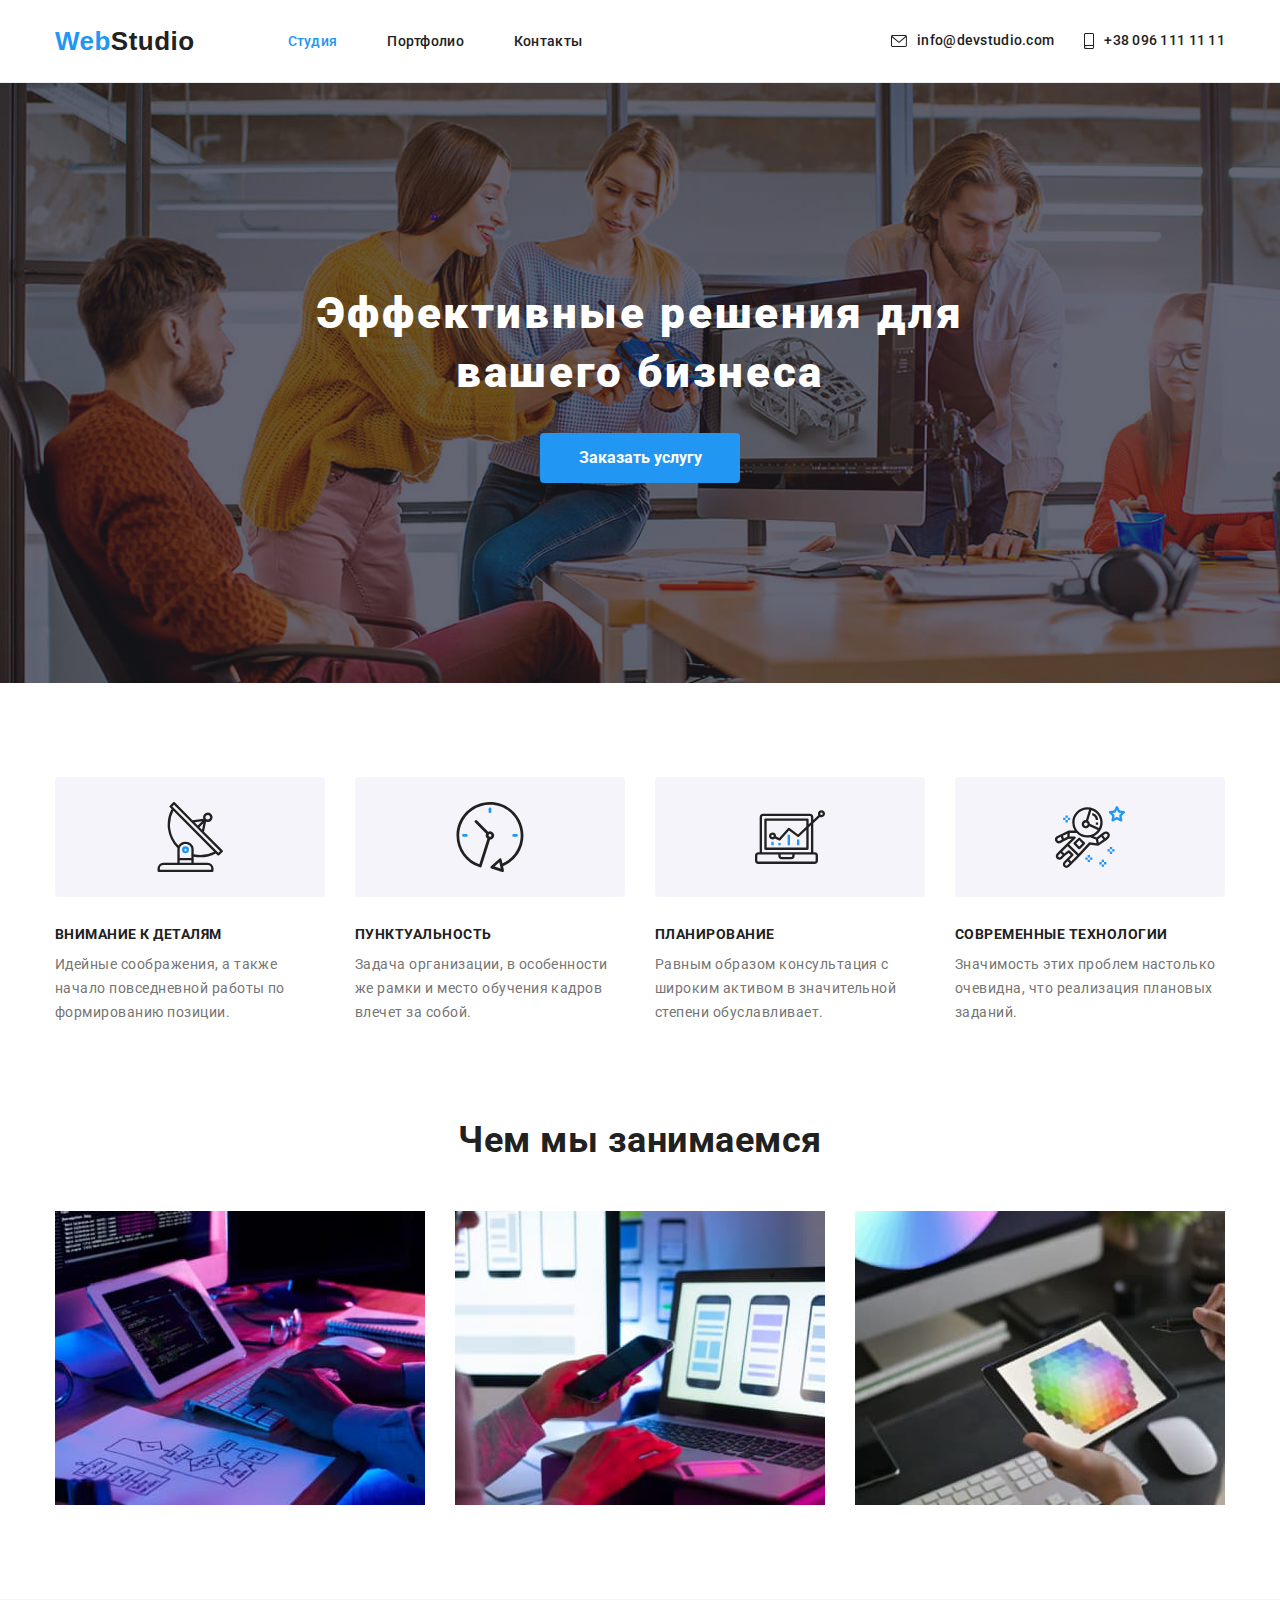
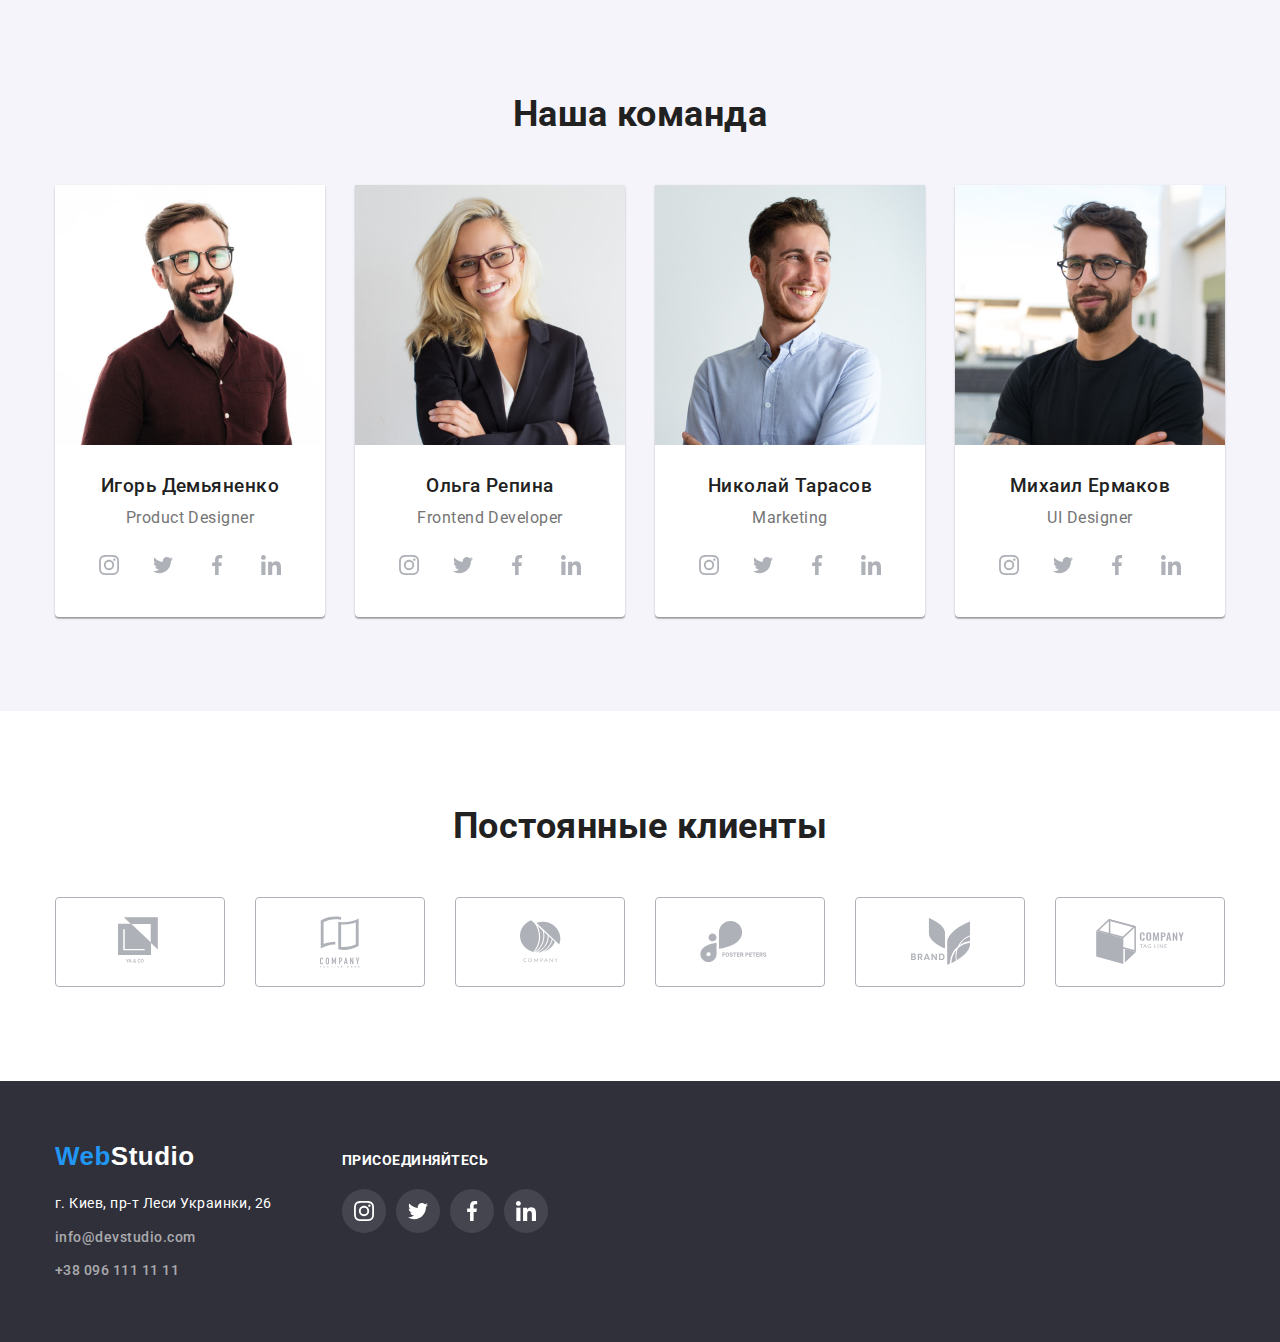
==== index.html @ d0054205 "homework 4" ====
<!DOCTYPE html>
<html lang="en">
<head>
    <meta charset="UTF-8">
    <meta name="viewport" content="width=device-width, initial-scale=1.0">
    <title>WebStudio</title>
    <link rel="preconnect" href="https://fonts.gstatic.com">
    <link href="https://fonts.googleapis.com/css2?family=Roboto:wght@400;700;900&display=swap" rel="stylesheet">
    <link rel="stylesheet" href="https://cdnjs.cloudflare.com/ajax/libs/modern-normalize/1.0.0/modern-normalize.min.css">
    <link rel="stylesheet" href="./css/style.css">
</head>
<body>
    <header class="header">
        <div class="header-container container">
            <nav class="nav">
                <a href="./index.html" class="logo header-logo"><span class="logo-color">Web</span>Studio</a>
                <ul class="menu">
                    <li class="menu-item">
                        <a href="./index.html" class="menu-link current">Студия</a>
                    </li>
        
                    <li class="menu-item">
                        <a href="./portfolio.html" class="menu-link">Портфолио</a>
                    </li>
        
                    <li class="menu-item">
                        <a href="#" class="menu-link">Контакты</a>
                    </li>
                </ul>
        
            </nav>
        
            <ul class="header-contact-list">
                <li class="header-contact-item">
                    <a href="mailto:info@devstudio.com" class="contact header-contact">
                        <svg class="mail-icon icon-contact" width="16" height="12">
                            <use href="./images/icons.svg#mail"></use>
                        </svg>
                        info@devstudio.com
                    </a>
                </li>
            
                <li class="header-contact-item">
                    <a href="tel:+380961111111" class="contact header-contact">
                        <svg class="mail-icon icon-contact" width="10" height="16">
                            <use href="./images/icons.svg#phone"></use>
                        </svg>
                        +38 096 111 11 11
                    </a>
                </li>
            </ul>
        </div>
    </header>

    <main class="main">
        <section class="hero">
            <div class="hero-container">
                <h1 class="hero-title">Эффективные решения для вашего бизнеса</h1>
                <button type="button" class="hero-btn">Заказать услугу</button>
            </div>
        </section>
        
        <section class="feature">
            <div class="container-feature container">
                <ul class="feature-list">
                    <li class="feature-list-item">
                        <div class="container-icons">
                            <svg class="feature-icon" width="70" height="70">
                                <use href="./images/icons.svg#antenna"></use>
                            </svg>
                        </div>
                        <h3 class="feature-title">Внимание к деталям</h3>
                        <p class="feature-text">Идейные соображения, а также начало повседневной работы по формированию позиции.</p>
                    </li>

                    <li class="feature-list-item">
                        <div class="container-icons">
                            <svg class="feature-icon" width="70" height="70">
                                <use href="./images/icons.svg#clock"></use>
                            </svg>
                        </div>
                        <h3 class="feature-title">Пунктуальность</h3>
                        <p class="feature-text">Задача организации, в особенности же рамки и место обучения кадров влечет за собой.</p>
                    </li>

                    <li class="feature-list-item">
                        <div class="container-icons">
                            <svg class="feature-icon" width="70" height="70">
                                <use href="./images/icons.svg#diagram"></use>
                            </svg>
                        </div>
                        <h3 class="feature-title">Планирование</h3>
                        <p class="feature-text">Равным образом консультация с широким активом в значительной степени обуславливает.</p>
                    </li>

                    <li class="feature-list-item">
                        <div class="container-icons">
                            <svg class="feature-icon" width="70" height="70">
                                <use href="./images/icons.svg#astronaut"></use>
                            </svg>
                        </div>
                        <h3 class="feature-title">Современные технологии</h3>
                        <p class="feature-text">Значимость этих проблем настолько очевидна, что реализация плановых заданий.</p>
                    </li>
                </ul>
            </div>
        </section>

        <section class="activity">
            <div class="activity-container container">
                <h2 class="activity-title title">Чем мы занимаемся</h2>
                <ul class="activity-list">
                    <li class="activity-list-item">
                        <img src="images/1_1.jpg" alt="" width="370" class="activity-image">
                    </li>

                    <li class="activity-list-item">
                        <img src="images/1_2.jpg" alt="" width="370" class="activity-image">
                    </li>

                    <li class="activity-list-item">
                        <img src="images/1_3.jpg" alt="" width="370" class="activity-image">
                    </li>
                </ul>
            </div>
        </section>

        <section class="command">
            <div class="command-container container">
                <h2 class="command-title title">Наша команда</h2>
                <ul class="command-list">
                    <li class="command-list-item">
                        <img src="images/demianenko.jpg" alt="Игорь Демьяненко" class="command-image">
                        <div class="command-tumb">
                            <h3 class="command-list-title">Игорь Демьяненко</h3>
                            <p class="command-list-text">Product Designer</p>
                            <ul class="social-media">
                                <li class="social-media-item">
                                    <a href="" class="social-media-link">
                                        <svg class="social-media-icon" width="20" height="20">
                                            <use href="./images/icons.svg#insta"></use>
                                        </svg>
                                    </a>
                                </li>
                                <li class="social-media-item">
                                    <a href="" class="social-media-link">
                                        <svg class="social-media-icon" width="20" height="20">
                                            <use href="./images/icons.svg#twitter"></use>
                                        </svg>
                                    </a>
                                </li>
                                <li class="social-media-item">
                                    <a href="" class="social-media-link">
                                        <svg class="social-media-icon" width="20" height="20">
                                            <use href="./images/icons.svg#fb"></use>
                                        </svg>
                                    </a>
                                </li>
                                <li class="social-media-item">
                                    <a href="" class="social-media-link">
                                        <svg class="social-media-icon" width="20" height="20">
                                            <use href="./images/icons.svg#linkedin"></use>
                                        </svg>
                                    </a>
                                </li>
                            </ul>
                        </div>
                    </li>
            
                    <li class="command-list-item">
                        <img src="images/repina.jpg" alt="Ольга Репина" class="command-image">
                        <div class="command-tumb">
                            <h3 class="command-list-title">Ольга Репина</h3>
                            <p class="command-list-text">Frontend Developer</p>
                            <ul class="social-media">
                                <li class="social-media-item">
                                    <a href="" class="social-media-link">
                                        <svg class="social-media-icon" width="20" height="20">
                                            <use href="./images/icons.svg#insta"></use>
                                        </svg>
                                    </a>
                                </li>
                                <li class="social-media-item">
                                    <a href="" class="social-media-link">
                                        <svg class="social-media-icon" width="20" height="20">
                                            <use href="./images/icons.svg#twitter"></use>
                                        </svg>
                                    </a>
                                </li>
                                <li class="social-media-item">
                                    <a href="" class="social-media-link">
                                        <svg class="social-media-icon" width="20" height="20">
                                            <use href="./images/icons.svg#fb"></use>
                                        </svg>
                                    </a>
                                </li>
                                <li class="social-media-item">
                                    <a href="" class="social-media-link">
                                        <svg class="social-media-icon" width="20" height="20">
                                            <use href="./images/icons.svg#linkedin"></use>
                                        </svg>
                                    </a>
                                </li>
                            </ul>
                        </div>    
                    </li>

                    <li class="command-list-item">
                        <img src="images/tarasov.jpg" alt="Николай Тарасов" class="command-image">
                        <div class="command-tumb">
                            <h3 class="command-list-title">Николай Тарасов</h3>
                            <p class="command-list-text">Marketing</p>
                            <ul class="social-media">
                                <li class="social-media-item">
                                    <a href="" class="social-media-link">
                                        <svg class="social-media-icon" width="20" height="20">
                                            <use href="./images/icons.svg#insta"></use>
                                        </svg>
                                    </a>
                                </li>
                                <li class="social-media-item">
                                    <a href="" class="social-media-link">
                                        <svg class="social-media-icon" width="20" height="20">
                                            <use href="./images/icons.svg#twitter"></use>
                                        </svg>
                                    </a>
                                </li>
                                <li class="social-media-item">
                                    <a href="" class="social-media-link">
                                        <svg class="social-media-icon" width="20" height="20">
                                            <use href="./images/icons.svg#fb"></use>
                                        </svg>
                                    </a>
                                </li>
                                <li class="social-media-item">
                                    <a href="" class="social-media-link">
                                        <svg class="social-media-icon" width="20" height="20">
                                            <use href="./images/icons.svg#linkedin"></use>
                                        </svg>
                                    </a>
                                </li>
                            </ul>
                        </div>
                    </li>
            
                    <li class="command-list-item">
                        <img src="images/yermakov.jpg" alt="Михаил Ермаков" class="command-image">
                        <div class="command-tumb">
                            <h3 class="command-list-title">Михаил Ермаков</h3>
                            <p class="command-list-text">UI Designer</p>
                            <ul class="social-media">
                                <li class="social-media-item">
                                    <a href="" class="social-media-link">
                                        <svg class="social-media-icon" width="20" height="20">
                                            <use href="./images/icons.svg#insta"></use>
                                        </svg>
                                    </a>
                                </li>
                                <li class="social-media-item">
                                    <a href="" class="social-media-link">
                                        <svg class="social-media-icon" width="20" height="20">
                                            <use href="./images/icons.svg#twitter"></use>
                                        </svg>
                                    </a>
                                </li>
                                <li class="social-media-item">
                                    <a href="" class="social-media-link">
                                        <svg class="social-media-icon" width="20" height="20">
                                            <use href="./images/icons.svg#fb"></use>
                                        </svg>
                                    </a>
                                </li>
                                <li class="social-media-item">
                                    <a href="" class="social-media-link">
                                        <svg class="social-media-icon" width="20" height="20">
                                            <use href="./images/icons.svg#linkedin"></use>
                                        </svg>
                                    </a>
                                </li>
                            </ul>
                        </div>
                    </li>
                </ul>
            </div>
        </section>
        
        <section class="client">
            <div class="client-container container">
                <h2 class="client-title title">Постоянные клиенты</h2>
                <ul class="client-list">
                    <li class="client-list-item">
                        <a href="" class="client-link">
                            <svg class="client-icon" width="44" height="49">
                                <use href="./images/icons.svg#logo-01"></use>
                            </svg>
                        </a>
                    </li>

                    <li class="client-list-item">
                        <a href="" class="client-link">
                            <svg class="client-icon" width="40" height="52">
                                <use href="./images/icons.svg#logo-02"></use>
                            </svg>
                        </a>
                    </li>

                    <li class="client-list-item">
                        <a href="" class="client-link">
                            <svg class="client-icon" width="41" height="42.6">
                                <use href="./images/icons.svg#logo-03"></use>
                            </svg>
                        </a>
                    </li>

                    <li class="client-list-item">
                        <a href="" class="client-link">
                            <svg class="client-icon" width="79.66" height="42.02">
                                <use href="./images/icons.svg#logo-04"></use>
                            </svg>
                        </a>
                    </li>
                    
                    <li class="client-list-item">
                        <a href="" class="client-link">
                            <svg class="client-icon" width="59" height="47">
                                <use href="./images/icons.svg#logo-05"></use>
                            </svg>
                        </a>
                    </li>

                    <li class="client-list-item">
                        <a href="" class="client-link">
                            <svg class="client-icon" width="88.48" height="45.44">
                                <use href="./images/icons.svg#logo-06"></use>
                            </svg>
                        </a>
                    </li>
                </ul>
            </div>
        </section>

    </main>
    <footer class="footer">
        <div class="fotter-container container">
            <div class="footer-address">
                <a href="index.html" class="footer-logo logo"><span class="logo-color">Web</span>Studio</a>
                <address>
                    <ul class="footer-list">
                        <li class="footer-list-item">
                            <a href="https://www.google.com/maps/place/%D0%B1%D1%83%D0%BB%D1%8C%D0%B2%D0%B0%D1%80+%D0%9B%D0%B5%D1%81%D1%96+%D0%A3%D0%BA%D1%80%D0%B0%D1%97%D0%BD%D0%BA%D0%B8,+26,+%D0%9A%D0%B8%D1%97%D0%B2,+02000/@50.4265807,30.5361971,17z/data=!3m1!4b1!4m5!3m4!1s0x40d4cf0e033ecbe9:0x57a4dffefec77da0!8m2!3d50.4265807!4d30.5383858"
                                class="address">г. Киев, пр-т Леси Украинки, 26</a>
                        </li>
                        <li class="footer-list-item">
                            <a href="mailto:info@devstudio.com" class="footer-contact contact">info@devstudio.com</a>
                        </li>
                        <li class="footer-list-item">
                            <a href="tel:+380961111111" class="footer-contact contact">+38 096 111 11 11</a>
                        </li>
                    </ul>
                </address>
            </div>

            <div class="footer-social-media">
                <h3 class="footer-title">присоединяйтесь</h3>
                <ul class="social-media">
                    <li class="social-media-item">
                        <a href="" class="social-media-link">
                            <svg class="social-media-icon" width="20" height="20">
                                <use href="./images/icons.svg#insta"></use>
                            </svg>
                        </a>
                    </li>
                    <li class="social-media-item">
                        <a href="" class="social-media-link">
                            <svg class="social-media-icon futer-social-media-icon" width="20" height="20">
                                <use href="./images/icons.svg#twitter"></use>
                            </svg>
                        </a>
                    </li>
                    <li class="social-media-item">
                        <a href="" class="social-media-link">
                            <svg class="social-media-icon" width="20" height="20">
                                <use href="./images/icons.svg#fb"></use>
                            </svg>
                        </a>
                    </li>
                    <li class="social-media-item">
                        <a href="" class="social-media-link">
                            <svg class="social-media-icon" width="20" height="20">
                                <use href="./images/icons.svg#linkedin"></use>
                            </svg>
                        </a>
                    </li>
                </ul>
            </div>    
        </div>
    </footer>
</body>
</html>
---- css/style.css ----
:root {
  --white-color: #ffffff;
  --blue-text: #2196f3;
  --black-text: #212121;
  --grey-text: #757575;
  --grey-light-text: rgba(255, 255, 255, 0.6);
  --grey-background: #2f303a;
  --blue-background: #2196f3;
  --grey-light-background: #f5f4fa;
  --light-btn: #f5f4fa;
  --blue-btn: #2196f3;
  --padding-main-size: 94px;
  --padding-footer-size: 60px;
  --project-list-gap: 30px;
  --project-border-color: #eeeeee;
  --icon-color: #afb1b8;
  --sm-bg-color: rgba(255, 255, 255, 0.1);
}

body {
  font-family: 'Roboto', sans-serif;
  font-style: normal;
  letter-spacing: 0.03em;
}

a {
  text-decoration: none;
}

ul {
  text-decoration: none;
  list-style-type: none;
  padding: 0;
  margin: 0;
}

p,
h1,
h2,
h3,
h4 {
  padding: 0;
  margin: 0;
}

img {
  display: block;
  max-width: 100%;
}

address {
  text-decoration: none;
  font-style: normal;
}

.container {
  width: 1200px;
  margin: 0 auto;
  padding: var(--padding-main-size) 15px;
}

.title {
  font-weight: 700;
  font-size: 36px;
  line-height: 1.17;
  text-align: center;
  color: var(--black-text);
  margin-bottom: 50px;
}

.logo {
  font-family: 'Raleway', sans-serif;
  font-weight: 700;
  font-size: 26px;
  line-height: 1.19;
}

.logo-color {
  color: var(--blue-text);
}

/* header */

.header-logo {
  color: var(--black-text);
  margin-right: 68px;
}

.menu-link {
  font-weight: 500;
  font-size: 14px;
  color: var(--black-text);
  letter-spacing: 0.02em;
}

.menu-link.current {
  color: var(--blue-text);
}

.contact {
  display: flex;
  align-items: center;
  font-weight: 500;
  font-size: 14px;
}

.header {
  border-bottom: 1px solid #ececec;
}

.header-contact {
  line-height: 1.14;
  letter-spacing: 0.02em;
  color: var(--black-text);
}

.menu-link:hover,
.menu-link:focus,
.header-contact:hover,
.header-contact:focus,
.footer-contact:hover,
.footer-contact:focus {
  color: var(--blue-text);
}

.header-container {
  display: flex;
  align-items: center;
  justify-content: space-between;
  padding-top: 0;
  padding-bottom: 0;
}

.nav {
  display: flex;
  align-items: center;
}

.menu {
  display: flex;
}

.menu-item {
  padding: 32px 25px;
}

.header-contact-item {
  padding: 32px 15px;
}

.header-contact-list {
  display: flex;
  margin-right: -15px;
}

.mail-icon {
  display: flex;
}

.icon-contact {
  margin-right: 10px;
  fill: currentColor;
}

/* hero */

.hero {
  max-width: 1600px;
  min-height: 600px;
  background-image: linear-gradient(
      to right,
      rgba(47, 48, 58, 0.4),
      rgba(47, 48, 58, 0.4)
    ),
    url(../images/hero-img.jpg);
  background-color: var(--grey-background);
  margin: 0 auto;
}

.hero-container {
  display: flex;
  max-width: 696px;
  min-height: 600px;
  margin: 0 auto;
  flex-direction: column;
  align-items: center;
  justify-content: center;
}

.hero-title {
  font-weight: 900;
  font-size: 44px;
  line-height: 1.36;
  text-align: center;
  letter-spacing: 0.06em;
  color: #ffffff;
  margin-bottom: 30px;
}

.hero-btn {
  display: block;
  min-width: 200px;
  height: 50px;
  background-color: var(--blue-btn);
  border: none;
  border-radius: 4px;
  font-weight: 700;
  font-size: 16px;
  line-height: 1.88;
  text-align: center;
  color: var(--white-color);
}

/* feature */

/* .container-feature {
  padding-top: var(--padding-main-size);
  padding-bottom: var(--padding-main-size);
} */

.feature-list {
  display: flex;
  justify-content: space-between;
}

.feature-list-item {
  width: calc((100% - 90px) / 4);
}

.container-icons {
  display: flex;
  align-items: center;
  justify-content: center;
  width: 100%;
  height: 120px;
  background-color: var(--grey-light-background);
  border-radius: 4px;
  margin-bottom: 30px;
}

.feature-title {
  font-weight: 700;
  font-size: 14px;
  line-height: 1.14;
  color: var(--black-text);
  margin-bottom: 10px;
  text-transform: uppercase;
}

.feature-text {
  font-weight: 400;
  font-size: 14px;
  line-height: 1.71;
  color: var(--grey-text);
}

/* activity */

.activity-container {
  padding-top: 0px;
}

.activity-list {
  display: flex;
  justify-content: space-between;
}

.activity-list-item {
  width: calc((100% - 60px) / 3);
}

/* command */

/* .command-container {
  padding-top: var(--padding-main-size);
  padding-bottom: var(--padding-main-size);
} */

.command {
  background-color: var(--grey-light-background);
}

.command-list {
  display: flex;
  justify-content: space-between;
  font-size: 16px;
  line-height: 1.19;
  text-align: center;
}

.command-list-item {
  background-color: var(--white-color);
  box-shadow: 0px 1px 3px rgba(0, 0, 0, 0.12), 0px 1px 1px rgba(0, 0, 0, 0.14),
    0px 2px 1px rgba(0, 0, 0, 0.2);
  border-radius: 0px 0px 4px 4px;
}

.command-image {
  max-width: 270px;
}

.command-tumb {
  padding: 30px 32px;
}

.command-list-title {
  font-weight: 500;
  color: var(--black-text);
  margin-bottom: 10px;
}

.command-list-text {
  font-weight: 400;
  color: var(--grey-text);
  margin-bottom: 16px;
}

.social-media {
  display: flex;
  justify-content: space-between;
}

.social-media-link {
  display: flex;
  justify-content: center;
  align-items: center;
  width: 44px;
  height: 44px;
  border-radius: 50%;
}

.command .social-media-link {
  /* background-color: red; */
  color: var(--icon-color);
}

.footer .social-media-link {
  background-color: var(--sm-bg-color);
  color: var(--white-color);
}

.social-media-icon {
  justify-content: center;
  align-items: center;
  fill: currentColor;
}

.social-media-link:hover,
.social-media-link:focus {
  background-color: var(--blue-background);
  color: var(--white-color);
}

.client-link {
  display: flex;
  justify-content: center;
  align-items: center;
  width: 170px;
  height: 90px;
  border: 1px solid var(--icon-color);
  border-radius: 4px;
  color: var(--icon-color);
}

.client-link:hover,
.client:focus {
  color: var(--blue-background);
  border-color: var(--blue-background);
}

.client-icon {
  fill: currentColor;
}

.client-list {
  display: flex;
  justify-content: space-between;
}

/* footer */

.fotter-container {
  display: flex;
  padding-top: var(--padding-footer-size);
  padding-bottom: var(--padding-footer-size);
}

.footer {
  background-color: var(--grey-background);
}

.footer-address {
  margin-right: 70px;
}

.footer-logo {
  display: block;
  color: var(--white-color);
  margin-bottom: 20px;
}

.footer-list-item:not(:last-child) {
  margin-bottom: 9px;
}

.footer-contact {
  line-height: 24px;
  color: var(--grey-light-text);
}

.address {
  font-weight: 400;
  font-size: 14px;
  line-height: 1.71;
  color: var(--white-color);
}

.footer-social-media {
  min-width: 206px;
}

.footer-title {
  font-weight: 700;
  font-size: 14px;
  line-height: 1.14;
  color: var(--white-color);
  margin-bottom: 20px;
  text-transform: uppercase;
  padding-top: 12px;
}

/* portolio  */

/* main */

/* .portfolio-container {
  padding-top: var(--padding-main-size);
  padding-bottom: var(--padding-main-size);
} */

.portfolio-title {
  position: absolute;
  white-space: nowrap;
  clip-path: inset(100%);
  clip: rect(0 0 0 0);
  overflow: hidden;
}

.portfolio-btn-list {
  display: flex;
  justify-content: center;
  margin-bottom: 50px;
}

.portfolio-btn-item:not(:last-child) {
  margin-right: 8px;
}

.portfolio-btn {
  background-color: var(--grey-light-background);
  border: none;
  font-weight: 500;
  font-size: 16px;
  line-height: 1.63;
  text-align: center;
  color: var(--black-text);
  padding: 6px 22px;
  border-radius: 4px;
}

.portfolio-btn:hover,
.portfolio-btn:focus {
  background-color: var(--blue-btn);
  color: var(--white-color);
  box-shadow: 0px 3px 1px rgba(0, 0, 0, 0.1), 0px 1px 2px rgba(0, 0, 0, 0.08),
    0px 2px 2px rgba(0, 0, 0, 0.12);
}

.project-list {
  display: flex;
  flex-wrap: wrap;
  margin-top: calc(-1 * var(--project-list-gap));
  margin-left: calc(-1 * var(--project-list-gap));
}

.project-list-item {
  flex-basis: calc(100% / 3 - var(--project-list-gap));
  margin-top: var(--project-list-gap);
  margin-left: var(--project-list-gap);
  border: 1px solid var(--project-border-color);
}

.project-list-item:hover {
  box-shadow: 0px 1px 1px rgba(0, 0, 0, 0.12), 0px 4px 4px rgba(0, 0, 0, 0.06),
    1px 4px 6px rgba(0, 0, 0, 0.16);
}

.project-link {
  display: block;
}

.project-contect {
  padding: 24px 20px;
}

.project-title {
  font-weight: 700;
  font-size: 18px;
  line-height: 2;
  letter-spacing: 0.06em;
  color: var(--black-text);
  margin-bottom: 4px;
}

.project-text {
  font-weight: 400;
  font-size: 16px;
  line-height: 1.88;
  color: var(--grey-text);
}
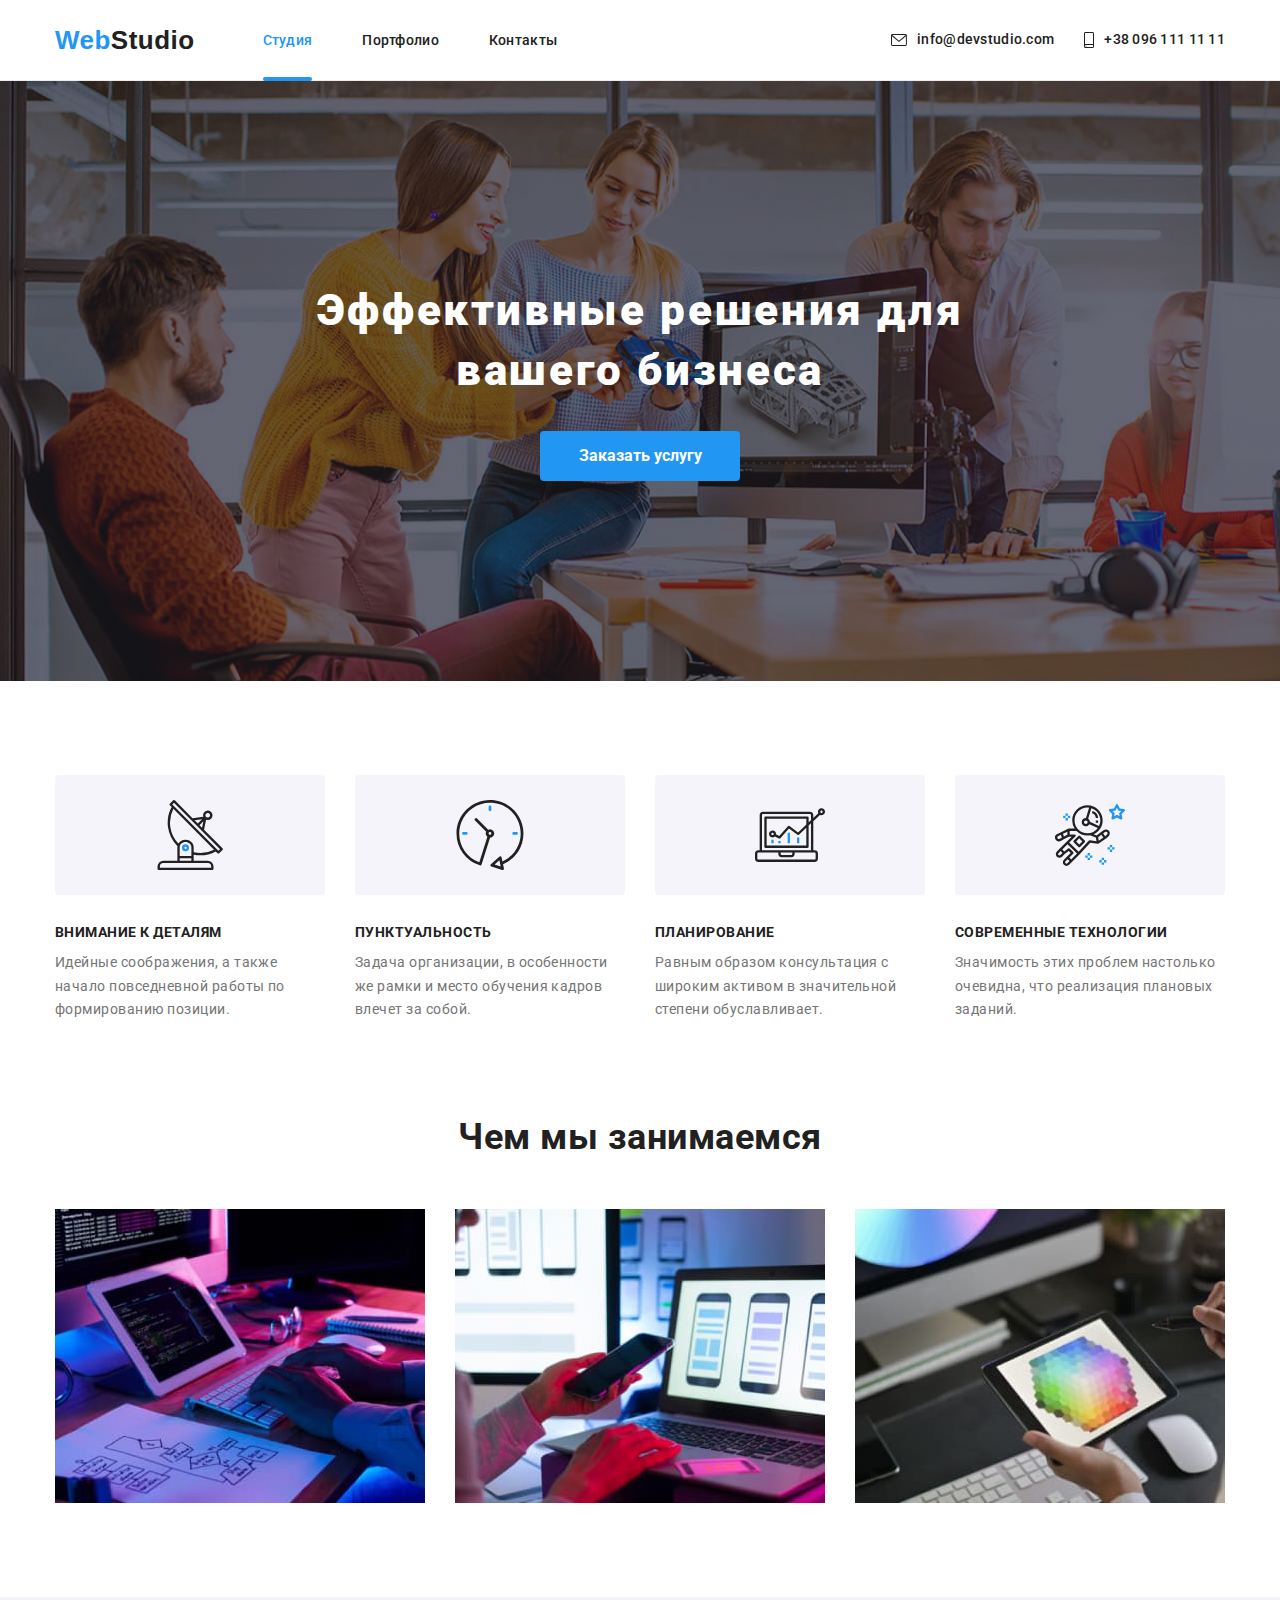
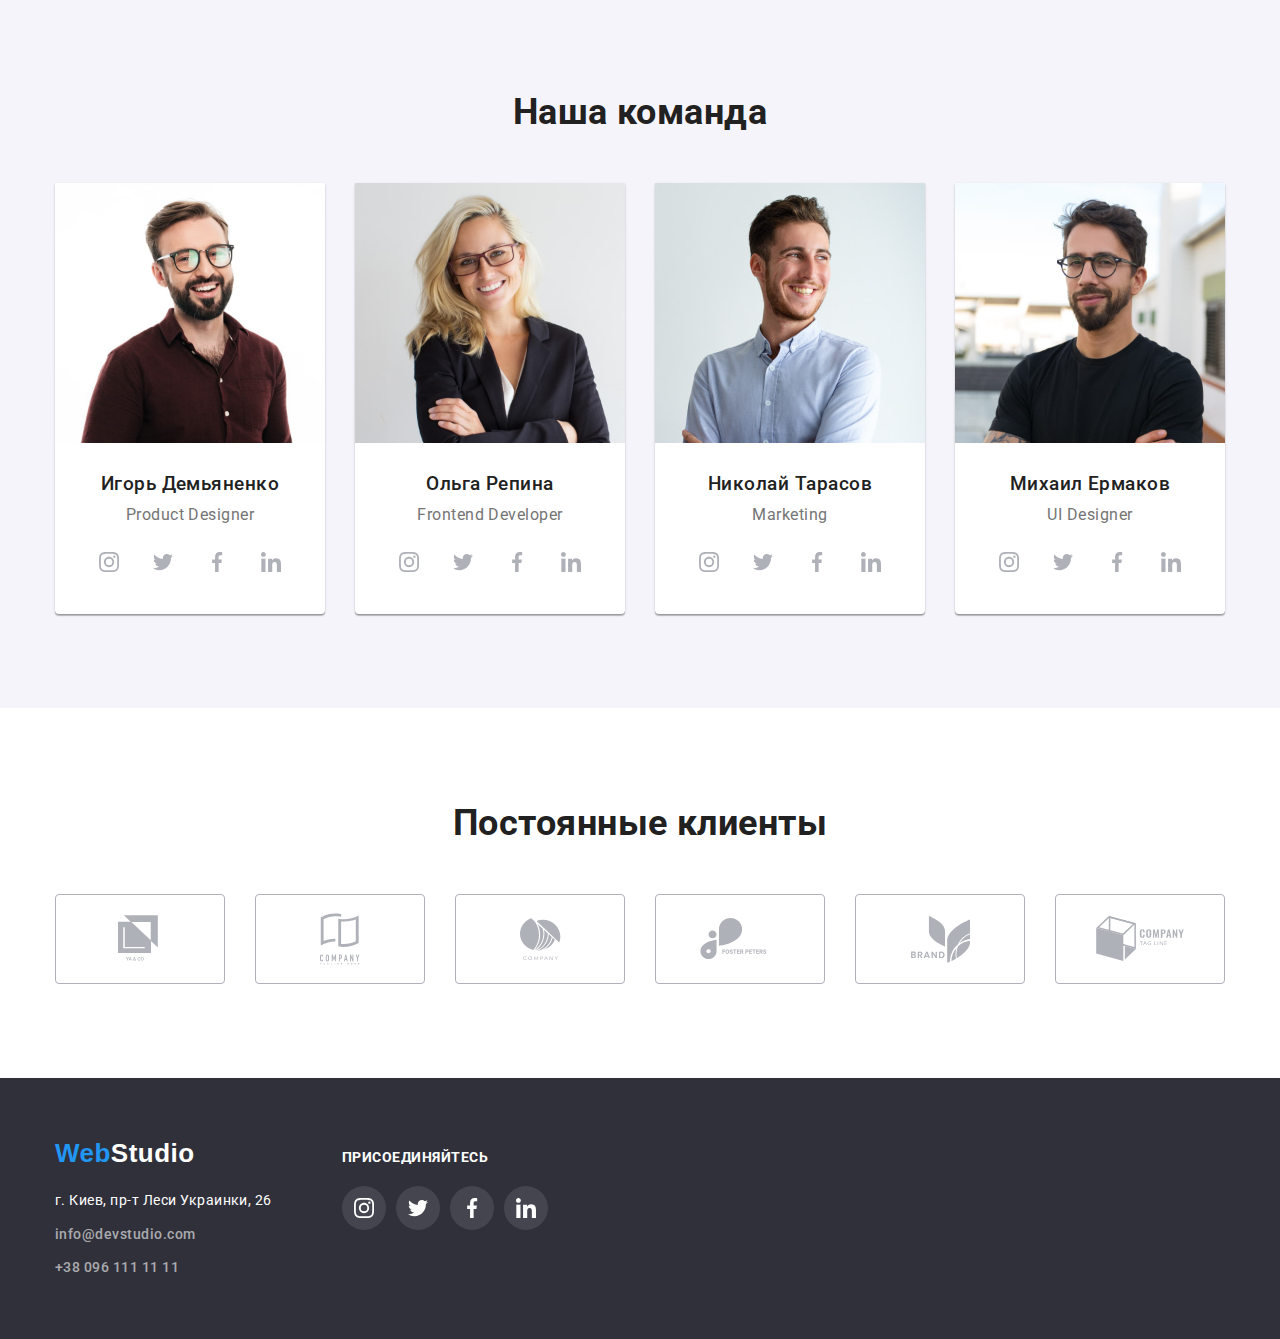
==== commit 05f35fcc: "правкм" ====
--- a/index.html
+++ b/index.html
@@ -10,12 +10,13 @@
     <link rel="stylesheet" href="./css/style.css">
 </head>
 <body>
+
     <header class="header">
         <div class="header-container container">
             <nav class="nav">
                 <a href="./index.html" class="logo header-logo"><span class="logo-color">Web</span>Studio</a>
                 <ul class="menu">
-                    <li class="menu-item">
+                    <li class="menu-item current">
                         <a href="./index.html" class="menu-link current">Студия</a>
                     </li>
         
@@ -63,43 +64,43 @@
         <section class="feature">
             <div class="container-feature container">
                 <ul class="feature-list">
-                    <li class="feature-list-item">
+                    <li class="feature-item">
                         <div class="container-icons">
                             <svg class="feature-icon" width="70" height="70">
                                 <use href="./images/icons.svg#antenna"></use>
                             </svg>
                         </div>
-                        <h3 class="feature-title">Внимание к деталям</h3>
+                        <h3 class="title-uppercase feature-title">Внимание к деталям</h3>
                         <p class="feature-text">Идейные соображения, а также начало повседневной работы по формированию позиции.</p>
                     </li>
 
-                    <li class="feature-list-item">
+                    <li class="feature-item">
                         <div class="container-icons">
                             <svg class="feature-icon" width="70" height="70">
                                 <use href="./images/icons.svg#clock"></use>
                             </svg>
                         </div>
-                        <h3 class="feature-title">Пунктуальность</h3>
+                        <h3 class="title-uppercase feature-title">Пунктуальность</h3>
                         <p class="feature-text">Задача организации, в особенности же рамки и место обучения кадров влечет за собой.</p>
                     </li>
 
-                    <li class="feature-list-item">
+                    <li class="feature-item">
                         <div class="container-icons">
                             <svg class="feature-icon" width="70" height="70">
                                 <use href="./images/icons.svg#diagram"></use>
                             </svg>
                         </div>
-                        <h3 class="feature-title">Планирование</h3>
+                        <h3 class="title-uppercase feature-title">Планирование</h3>
                         <p class="feature-text">Равным образом консультация с широким активом в значительной степени обуславливает.</p>
                     </li>
 
-                    <li class="feature-list-item">
+                    <li class="feature-item">
                         <div class="container-icons">
                             <svg class="feature-icon" width="70" height="70">
                                 <use href="./images/icons.svg#astronaut"></use>
                             </svg>
                         </div>
-                        <h3 class="feature-title">Современные технологии</h3>
+                        <h3 class="title-uppercase feature-title">Современные технологии</h3>
                         <p class="feature-text">Значимость этих проблем настолько очевидна, что реализация плановых заданий.</p>
                     </li>
                 </ul>
@@ -110,16 +111,25 @@
             <div class="activity-container container">
                 <h2 class="activity-title title">Чем мы занимаемся</h2>
                 <ul class="activity-list">
-                    <li class="activity-list-item">
-                        <img src="images/1_1.jpg" alt="" width="370" class="activity-image">
-                    </li>
-
-                    <li class="activity-list-item">
-                        <img src="images/1_2.jpg" alt="" width="370" class="activity-image">
-                    </li>
-
-                    <li class="activity-list-item">
-                        <img src="images/1_3.jpg" alt="" width="370" class="activity-image">
+                    <li class="activity-item">
+                        <img src="images/1_1.jpg" alt="Десктопные приложения">
+                        <!-- <div class="activity-item-conteiner">
+                            <p class="title-uppercase activity-item-text">Десктопные приложения</p>
+                        </div> -->
+                    </li>
+
+                    <li class="activity-item">
+                        <img src="images/1_2.jpg" alt="Мобильные приложения">
+                        <!-- <div class="activity-item-conteiner">
+                            <p class="title-uppercase activity-item-text">Мобильные приложения</p>
+                        </div> -->
+                    </li>
+
+                    <li class="activity-item">
+                        <img src="images/1_3.jpg" alt="Дизайнерские решения">
+                        <!-- <div class="activity-item-conteiner">
+                            <p class="title-uppercase activity-item-text">Дизайнерские решения</p>
+                        </div> -->
                     </li>
                 </ul>
             </div>
@@ -129,7 +139,7 @@
             <div class="command-container container">
                 <h2 class="command-title title">Наша команда</h2>
                 <ul class="command-list">
-                    <li class="command-list-item">
+                    <li class="command-item">
                         <img src="images/demianenko.jpg" alt="Игорь Демьяненко" class="command-image">
                         <div class="command-tumb">
                             <h3 class="command-list-title">Игорь Демьяненко</h3>
@@ -167,7 +177,7 @@
                         </div>
                     </li>
             
-                    <li class="command-list-item">
+                    <li class="command-item">
                         <img src="images/repina.jpg" alt="Ольга Репина" class="command-image">
                         <div class="command-tumb">
                             <h3 class="command-list-title">Ольга Репина</h3>
@@ -205,7 +215,7 @@
                         </div>    
                     </li>
 
-                    <li class="command-list-item">
+                    <li class="command-item">
                         <img src="images/tarasov.jpg" alt="Николай Тарасов" class="command-image">
                         <div class="command-tumb">
                             <h3 class="command-list-title">Николай Тарасов</h3>
@@ -243,7 +253,7 @@
                         </div>
                     </li>
             
-                    <li class="command-list-item">
+                    <li class="command-item">
                         <img src="images/yermakov.jpg" alt="Михаил Ермаков" class="command-image">
                         <div class="command-tumb">
                             <h3 class="command-list-title">Михаил Ермаков</h3>
@@ -288,7 +298,7 @@
             <div class="client-container container">
                 <h2 class="client-title title">Постоянные клиенты</h2>
                 <ul class="client-list">
-                    <li class="client-list-item">
+                    <li class="client-item">
                         <a href="" class="client-link">
                             <svg class="client-icon" width="44" height="49">
                                 <use href="./images/icons.svg#logo-01"></use>
@@ -296,7 +306,7 @@
                         </a>
                     </li>
 
-                    <li class="client-list-item">
+                    <li class="client-item">
                         <a href="" class="client-link">
                             <svg class="client-icon" width="40" height="52">
                                 <use href="./images/icons.svg#logo-02"></use>
@@ -304,7 +314,7 @@
                         </a>
                     </li>
 
-                    <li class="client-list-item">
+                    <li class="client-item">
                         <a href="" class="client-link">
                             <svg class="client-icon" width="41" height="42.6">
                                 <use href="./images/icons.svg#logo-03"></use>
@@ -312,7 +322,7 @@
                         </a>
                     </li>
 
-                    <li class="client-list-item">
+                    <li class="client-item">
                         <a href="" class="client-link">
                             <svg class="client-icon" width="79.66" height="42.02">
                                 <use href="./images/icons.svg#logo-04"></use>
@@ -320,7 +330,7 @@
                         </a>
                     </li>
                     
-                    <li class="client-list-item">
+                    <li class="client-item">
                         <a href="" class="client-link">
                             <svg class="client-icon" width="59" height="47">
                                 <use href="./images/icons.svg#logo-05"></use>
@@ -328,7 +338,7 @@
                         </a>
                     </li>
 
-                    <li class="client-list-item">
+                    <li class="client-item">
                         <a href="" class="client-link">
                             <svg class="client-icon" width="88.48" height="45.44">
                                 <use href="./images/icons.svg#logo-06"></use>
@@ -346,14 +356,14 @@
                 <a href="index.html" class="footer-logo logo"><span class="logo-color">Web</span>Studio</a>
                 <address>
                     <ul class="footer-list">
-                        <li class="footer-list-item">
+                        <li class="footer-item">
                             <a href="https://www.google.com/maps/place/%D0%B1%D1%83%D0%BB%D1%8C%D0%B2%D0%B0%D1%80+%D0%9B%D0%B5%D1%81%D1%96+%D0%A3%D0%BA%D1%80%D0%B0%D1%97%D0%BD%D0%BA%D0%B8,+26,+%D0%9A%D0%B8%D1%97%D0%B2,+02000/@50.4265807,30.5361971,17z/data=!3m1!4b1!4m5!3m4!1s0x40d4cf0e033ecbe9:0x57a4dffefec77da0!8m2!3d50.4265807!4d30.5383858"
                                 class="address">г. Киев, пр-т Леси Украинки, 26</a>
                         </li>
-                        <li class="footer-list-item">
+                        <li class="footer-item">
                             <a href="mailto:info@devstudio.com" class="footer-contact contact">info@devstudio.com</a>
                         </li>
-                        <li class="footer-list-item">
+                        <li class="footer-item">
                             <a href="tel:+380961111111" class="footer-contact contact">+38 096 111 11 11</a>
                         </li>
                     </ul>
@@ -361,7 +371,7 @@
             </div>
 
             <div class="footer-social-media">
-                <h3 class="footer-title">присоединяйтесь</h3>
+                <h3 class="title-uppercase footer-title">присоединяйтесь</h3>
                 <ul class="social-media">
                     <li class="social-media-item">
                         <a href="" class="social-media-link">
@@ -372,7 +382,7 @@
                     </li>
                     <li class="social-media-item">
                         <a href="" class="social-media-link">
-                            <svg class="social-media-icon futer-social-media-icon" width="20" height="20">
+                            <svg class="social-media-icon" width="20" height="20">
                                 <use href="./images/icons.svg#twitter"></use>
                             </svg>
                         </a>
@@ -395,6 +405,9 @@
             </div>    
         </div>
     </footer>
+
+    <script src="./js/modal.js"></script>
+
 </body>
 </html>
 
--- a/css/style.css
+++ b/css/style.css
@@ -15,6 +15,9 @@
   --project-border-color: #eeeeee;
   --icon-color: #afb1b8;
   --sm-bg-color: rgba(255, 255, 255, 0.1);
+  --img-bg-color: rgba(47, 48, 58, 0.8);
+  --overlay-bg-color: rgba(33, 150, 243, 0.9);
+  --cubic-bezier: cubic-bezier(0.4, 0, 0.2, 1);
 }
 
 body {
@@ -79,6 +82,13 @@
   color: var(--blue-text);
 }
 
+.title-uppercase {
+  font-weight: 700;
+  font-size: 14px;
+  line-height: 1.14;
+  text-transform: uppercase;
+}
+
 /* header */
 
 .header-logo {
@@ -91,10 +101,24 @@
   font-size: 14px;
   color: var(--black-text);
   letter-spacing: 0.02em;
+  padding: 32px 0px;
 }
 
 .menu-link.current {
+  position: relative;
   color: var(--blue-text);
+}
+
+.menu-link.current::after {
+  position: absolute;
+  left: 0px;
+  bottom: -1px;
+  content: '';
+  display: inline-block;
+  height: 4px;
+  width: 100%;
+  border-radius: 2px;
+  background-color: var(--blue-background);
 }
 
 .contact {
@@ -105,13 +129,18 @@
 }
 
 .header {
+  /* position: sticky; */
+  top: 0px;
+  background-color: var(--white-color);
   border-bottom: 1px solid #ececec;
+  z-index: 1;
 }
 
 .header-contact {
   line-height: 1.14;
   letter-spacing: 0.02em;
   color: var(--black-text);
+  padding: 32px 0;
 }
 
 .menu-link:hover,
@@ -140,17 +169,16 @@
   display: flex;
 }
 
-.menu-item {
-  padding: 32px 25px;
-}
-
-.header-contact-item {
-  padding: 32px 15px;
+.menu-item:not(:last-child) {
+  margin-right: 50px;
+}
+
+.header-contact-item:first-child {
+  margin-right: 30px;
 }
 
 .header-contact-list {
   display: flex;
-  margin-right: -15px;
 }
 
 .mail-icon {
@@ -165,29 +193,38 @@
 /* hero */
 
 .hero {
+  /* max-width: 1600px;
+  padding: 200px 0;
+  background-image: linear-gradient(
+      to right,
+      rgba(47, 48, 58, 0.4),
+      rgba(47, 48, 58, 0.4)
+    ),
+    url(../images/hero-img.jpg); */
+  background-repeat: no-repeat;
+  background-size: cover;
+  background-color: var(--grey-background);
+  margin: 0 auto;
+}
+
+.hero-container {
+  display: flex;
+  margin: 0 auto;
+  flex-direction: column;
+  align-items: center;
+  justify-content: center;
   max-width: 1600px;
-  min-height: 600px;
+  padding: 200px 0;
   background-image: linear-gradient(
       to right,
       rgba(47, 48, 58, 0.4),
       rgba(47, 48, 58, 0.4)
     ),
     url(../images/hero-img.jpg);
-  background-color: var(--grey-background);
-  margin: 0 auto;
-}
-
-.hero-container {
-  display: flex;
+}
+
+.hero-title {
   max-width: 696px;
-  min-height: 600px;
-  margin: 0 auto;
-  flex-direction: column;
-  align-items: center;
-  justify-content: center;
-}
-
-.hero-title {
   font-weight: 900;
   font-size: 44px;
   line-height: 1.36;
@@ -223,7 +260,7 @@
   justify-content: space-between;
 }
 
-.feature-list-item {
+.feature-item {
   width: calc((100% - 90px) / 4);
 }
 
@@ -239,12 +276,8 @@
 }
 
 .feature-title {
-  font-weight: 700;
-  font-size: 14px;
-  line-height: 1.14;
   color: var(--black-text);
   margin-bottom: 10px;
-  text-transform: uppercase;
 }
 
 .feature-text {
@@ -265,8 +298,24 @@
   justify-content: space-between;
 }
 
-.activity-list-item {
+.activity-item {
   width: calc((100% - 60px) / 3);
+  position: relative;
+}
+
+.activity-item-conteiner {
+  display: flex;
+  align-items: center;
+  justify-content: center;
+  width: 100%;
+  height: 70px;
+  background-color: var(--img-bg-color);
+  position: absolute;
+  bottom: 0;
+}
+
+.activity-item-text {
+  color: var(--white-color);
 }
 
 /* command */
@@ -288,7 +337,7 @@
   text-align: center;
 }
 
-.command-list-item {
+.command-item {
   background-color: var(--white-color);
   box-shadow: 0px 1px 3px rgba(0, 0, 0, 0.12), 0px 1px 1px rgba(0, 0, 0, 0.14),
     0px 2px 1px rgba(0, 0, 0, 0.2);
@@ -399,7 +448,7 @@
   margin-bottom: 20px;
 }
 
-.footer-list-item:not(:last-child) {
+.footer-item:not(:last-child) {
   margin-bottom: 9px;
 }
 
@@ -420,12 +469,8 @@
 }
 
 .footer-title {
-  font-weight: 700;
-  font-size: 14px;
-  line-height: 1.14;
   color: var(--white-color);
   margin-bottom: 20px;
-  text-transform: uppercase;
   padding-top: 12px;
 }
 
@@ -483,20 +528,52 @@
   margin-left: calc(-1 * var(--project-list-gap));
 }
 
-.project-list-item {
+.project-item {
   flex-basis: calc(100% / 3 - var(--project-list-gap));
   margin-top: var(--project-list-gap);
   margin-left: var(--project-list-gap);
   border: 1px solid var(--project-border-color);
 }
 
-.project-list-item:hover {
+.project-item:hover {
   box-shadow: 0px 1px 1px rgba(0, 0, 0, 0.12), 0px 4px 4px rgba(0, 0, 0, 0.06),
     1px 4px 6px rgba(0, 0, 0, 0.16);
 }
 
+.project-item:hover .box-overlay {
+  transform: translatey(0);
+}
+
 .project-link {
   display: block;
+}
+
+.project-box {
+  position: relative;
+  overflow: hidden;
+}
+
+.box-overlay {
+  display: flex;
+  align-items: center;
+  padding: 24px;
+  position: absolute;
+  top: 0;
+  left: 0;
+  width: 100%;
+  height: 100%;
+  background-color: var(--overlay-bg-color);
+  transform: translatey(100%);
+  transition: transform 250ms var(--cubic-bezier);
+  overflow: auto;
+}
+
+.box-overlay-text {
+  font-weight: 400;
+  font-size: 18px;
+  line-height: 1.56;
+  letter-spacing: 0.03em;
+  color: var(--white-color);
 }
 
 .project-contect {
